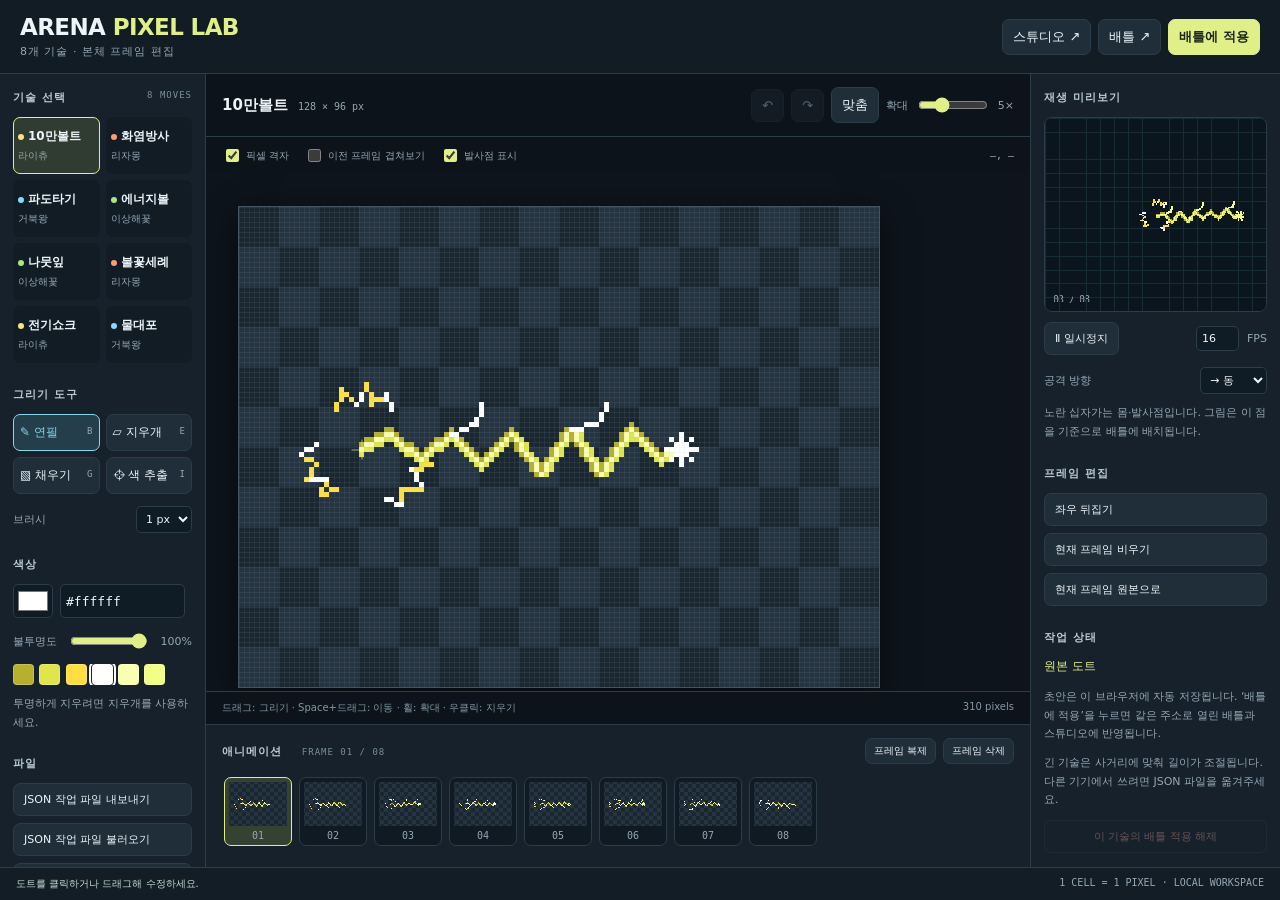
==== pixel-editor.html @ 09e757a5 "Add editable pixel animation canvas with live battle integration" ====
<!DOCTYPE html>
<html lang="ko"><head><meta charset="utf-8"><meta name="viewport" content="width=device-width,initial-scale=1"><title>ARENA · 도트 작업실</title>
<link rel="stylesheet" href="./pixel-editor.css?v=49">
</head><body>
<header><div class="brand">ARENA <span>PIXEL LAB</span><small>8개 기술 · 본체 프레임 편집</small></div><nav><a href="./studio.html?rev=49" target="_blank" rel="noopener">스튜디오 ↗</a><a href="./index.html?rev=49" target="_blank" rel="noopener">배틀 ↗</a><button id="apply" class="primary">배틀에 적용</button></nav></header>
<main>
<aside class="left"><section><h2>기술 선택 <span>8 MOVES</span></h2><div id="moves"></div></section>
<section><h2>그리기 도구</h2><div id="tools" class="toolgrid"><button data-tool="pencil" class="selected" aria-pressed="true">✎ 연필 <kbd>B</kbd></button><button data-tool="eraser" aria-pressed="false">▱ 지우개 <kbd>E</kbd></button><button data-tool="fill" aria-pressed="false">▧ 채우기 <kbd>G</kbd></button><button data-tool="picker" aria-pressed="false">⌖ 색 추출 <kbd>I</kbd></button></div><label>브러시 <select id="brush"><option value="1">1 px</option><option value="2">2 px</option><option value="3">3 px</option><option value="5">5 px</option></select></label></section>
<section><h2>색상</h2><div class="colorline"><input id="color" type="color" value="#ffffff" aria-label="그리기 색상"><input id="hex" value="#ffffff" maxlength="9" aria-label="색상 HEX 코드" spellcheck="false"></div><label>불투명도 <input id="alpha" type="range" min="1" max="100" value="100"><output id="alphaValue">100%</output></label><div id="palette" aria-label="프레임 팔레트"></div><p class="hint">투명하게 지우려면 지우개를 사용하세요.</p></section>
<section><h2>파일</h2><div class="stack"><button id="exportJson">JSON 작업 파일 내보내기</button><button id="importJson">JSON 작업 파일 불러오기</button><button id="exportPng">PNG 스프라이트 시트</button><input id="file" type="file" accept="application/json,.json" hidden></div></section></aside>
<section class="workspace"><div class="canvasbar"><div><strong id="moveTitle">10만볼트</strong><span id="dimensions">128 × 96 px</span></div><div class="row"><button id="undo" title="Ctrl+Z" aria-label="실행 취소">↶</button><button id="redo" title="Ctrl+Shift+Z" aria-label="다시 실행">↷</button><button id="fit" title="캔버스 전체 보기">맞춤</button><label class="compact">확대 <input id="zoom" type="range" min="2" max="12" value="5"><output id="zoomValue">5×</output></label></div></div>
<div class="viewoptions"><label><input id="grid" type="checkbox" checked> 픽셀 격자</label><label><input id="onion" type="checkbox"> 이전 프레임 겹쳐보기</label><label><input id="origin" type="checkbox" checked> 발사점 표시</label><span id="coords">—, —</span></div>
<div id="viewport"><canvas id="board" width="640" height="480" aria-label="도트 편집 캔버스" tabindex="0"></canvas></div>
<div class="canvasfoot"><span>드래그: 그리기 · Space+드래그: 이동 · 휠: 확대 · 우클릭: 지우기</span><span id="pixelCount"></span></div>
<div class="timeline"><div class="timelinebar"><h2>애니메이션 <span id="frameLabel">FRAME 01 / 08</span></h2><div class="row"><button id="copyFrame">프레임 복제</button><button id="deleteFrame">프레임 삭제</button></div></div><div id="frames" aria-label="애니메이션 프레임"></div></div>
</section>
<aside class="right"><section><h2>재생 미리보기</h2><canvas id="preview" width="256" height="224" aria-label="기술 애니메이션 미리보기"></canvas><div class="row spread"><button id="play" aria-pressed="true">Ⅱ 일시정지</button><label><input id="fps" type="number" min="1" max="24" value="16"> FPS</label></div><label>공격 방향 <select id="direction"><option value="0">→ 동</option><option value="45">↘ 남동</option><option value="90">↓ 남</option><option value="135">↙ 남서</option><option value="180">← 서</option><option value="225">↖ 북서</option><option value="270">↑ 북</option><option value="315">↗ 북동</option></select></label><p class="hint">노란 십자가는 몸·발사점입니다. 그림은 이 점을 기준으로 배틀에 배치됩니다.</p></section>
<section><h2>프레임 편집</h2><div class="stack"><button id="mirror">좌우 뒤집기</button><button id="clear">현재 프레임 비우기</button><button id="restoreFrame">현재 프레임 원본으로</button></div></section>
<section><h2>작업 상태</h2><p id="saveState" class="saveState">원본 도트</p><p class="hint">초안은 이 브라우저에 자동 저장됩니다. ‘배틀에 적용’을 누르면 같은 주소로 열린 배틀과 스튜디오에 반영됩니다.</p><p class="hint">긴 기술은 사거리에 맞춰 길이가 조절됩니다. 다른 기기에서 쓰려면 JSON 파일을 옮겨주세요.</p><button id="resetApplied" class="danger">이 기술의 배틀 적용 해제</button></section></aside>
</main><footer><span id="status" role="status" aria-live="polite">도트를 준비하고 있습니다…</span><span>1 CELL = 1 PIXEL · LOCAL WORKSPACE</span></footer>
<script src="./pixel-art.js?v=49"></script><script src="./combat-fx.js?v=49"></script><script src="./pixel-editor.js?v=49"></script>
</body></html>
---- pixel-editor.css ----
:root{color-scheme:dark;--bg:#10171e;--panel:#17212b;--line:#2c3c48;--muted:#94a7b5;--ink:#edf5fa;--accent:#e1ef88;--blue:#88d7ed}*{box-sizing:border-box}body{margin:0;background:var(--bg);color:var(--ink);font:13px system-ui,'Noto Sans KR',sans-serif;height:100dvh;display:flex;flex-direction:column;overflow:hidden}button,a,input,select{font:inherit}button,a{color:inherit}button,nav a{border:1px solid var(--line);background:#202e39;border-radius:7px;padding:8px 10px;cursor:pointer;text-decoration:none;transition:background .15s}button:hover,nav a:hover{background:#304352}button:disabled{opacity:.35;cursor:default}button:focus-visible,a:focus-visible,input:focus-visible,select:focus-visible,canvas:focus-visible{outline:2px solid var(--blue);outline-offset:2px}header{padding:14px 20px;border-bottom:1px solid var(--line);display:flex;align-items:center;justify-content:space-between;gap:12px;background:#121c24}.brand{font-weight:900;font-size:23px;letter-spacing:-.6px}.brand span{color:var(--accent)}.brand small{display:block;font-size:11px;font-weight:500;color:var(--muted);letter-spacing:1px;margin-top:4px}nav,.row{display:flex;gap:7px;align-items:center}.primary{background:var(--accent);color:#1b261d;font-weight:800;border-color:var(--accent)}.primary:hover{background:#f1ffad}main{flex:1;min-height:0;display:grid;grid-template-columns:206px minmax(350px,1fr) 250px}aside{padding:16px 13px;overflow:auto;background:var(--panel)}.left{border-right:1px solid var(--line)}.right{border-left:1px solid var(--line)}section section,aside section{margin-bottom:24px}h2{font-size:11px;letter-spacing:1px;margin:0 0 12px;text-transform:uppercase;color:#bacbd6}h2 span{float:right;font:9px ui-monospace,monospace;color:#788e9c}#moves{display:grid;grid-template-columns:1fr 1fr;gap:6px}.move{padding:10px 4px;text-align:left;border-color:transparent;background:#111c25}.move strong{display:block;font-size:12px}.move small{display:block;color:var(--muted);font-size:10px;margin-top:4px}.move.selected{border-color:var(--accent);background:#303c31}.move .dot{display:inline-block;width:6px;height:6px;border-radius:50%;margin-right:4px;background:var(--blue)}.toolgrid{display:grid;grid-template-columns:1fr 1fr;gap:6px}.toolgrid button{font-size:12px;text-align:left;padding:9px 6px}.toolgrid button.selected{border-color:var(--blue);color:var(--blue);background:#243e4b}kbd{float:right;font-size:9px;color:var(--muted);margin-top:2px}label{display:flex;align-items:center;justify-content:space-between;gap:8px;margin-top:12px;color:var(--muted);font-size:11px}input,select{background:#101c25;color:var(--ink);border:1px solid var(--line);border-radius:5px;padding:5px;min-width:0}input[type=range]{padding:0;accent-color:var(--accent);min-width:40px}input[type=checkbox]{accent-color:var(--accent)}.colorline{display:flex;gap:7px}.colorline input[type=color]{width:40px;height:34px;padding:2px}.colorline input[type=text],#hex{width:125px;font-family:ui-monospace,monospace}#alpha{width:78px}#palette{display:grid;grid-template-columns:repeat(7,1fr);gap:5px;margin-top:12px;max-height:135px;overflow:auto}.swatch{padding:0;width:21px;height:21px;border:1px solid #ffffff33;border-radius:4px}.swatch.selected{outline:2px solid white;outline-offset:1px}.hint{font-size:11px;line-height:1.7;color:var(--muted);margin:10px 0}.stack{display:grid;gap:7px}.stack button{text-align:left;font-size:11px}.workspace{min-width:0;min-height:0;display:flex;flex-direction:column;background:#0c131a}.canvasbar{display:flex;justify-content:space-between;align-items:center;gap:10px;padding:13px 16px;border-bottom:1px solid var(--line)}#moveTitle{font-size:15px}#dimensions{font:10px ui-monospace,monospace;color:var(--muted);margin-left:10px}.compact{margin:0;white-space:nowrap}#zoom{width:70px}.viewoptions{display:flex;gap:15px;align-items:center;padding:9px 16px;min-height:35px}.viewoptions label{margin:0;gap:4px;font-size:10px}#coords{margin-left:auto;font:10px ui-monospace,monospace;color:var(--muted)}#viewport{flex:1;min-height:180px;overflow:auto;position:relative;padding:32px;overscroll-behavior:contain;background:#0d141c}#board{display:block;image-rendering:pixelated;cursor:crosshair;touch-action:none;box-shadow:0 8px 30px #0008;border:1px solid #435563}.canvasfoot{padding:9px 16px;display:flex;justify-content:space-between;gap:8px;color:#8398a6;font-size:10px;border-top:1px solid var(--line)}.timeline{padding:13px 16px;background:#17212b;border-top:1px solid var(--line)}.timelinebar{display:flex;justify-content:space-between;align-items:center;gap:10px;margin-bottom:10px}.timelinebar h2{margin:0}.timelinebar h2 span{float:none;margin-left:15px}.timelinebar button{font-size:10px;padding:5px 8px}#frames{display:flex;gap:7px;overflow-x:auto;padding:3px 2px 8px}.frame{flex:0 0 68px;padding:4px;background:#101a23}.frame.selected{border-color:var(--accent);background:#354232}.frame canvas{width:58px;height:44px;display:block;image-rendering:pixelated;background:repeating-conic-gradient(#253440 0% 25%,#1b2730 0% 50%) 50%/8px 8px}.frame small{display:block;font:10px ui-monospace,monospace;text-align:center;margin-top:4px;color:var(--muted)}#preview{width:100%;height:auto;background:#0b151e;border:1px solid var(--line);border-radius:8px;image-rendering:pixelated}#fps{width:43px}.spread{justify-content:space-between;margin-top:7px}.spread label{margin:0}.spread button{font-size:11px}.saveState{color:var(--accent);font-size:12px;line-height:1.6}.danger{color:#f5aaa0;font-size:11px;background:transparent;width:100%}footer{display:flex;justify-content:space-between;gap:16px;padding:9px 16px;border-top:1px solid var(--line);background:#131d26;font-size:10px;color:var(--muted)}#status{color:#c6dfd5}footer span:last-child{font-family:ui-monospace,monospace;white-space:nowrap}@media(max-width:1050px){main{grid-template-columns:175px minmax(320px,1fr) 205px}.canvasbar{flex-wrap:wrap}aside{padding:12px 10px}#hex{width:115px}.viewoptions{gap:6px}.viewoptions label{font-size:9px}.canvasfoot span:first-child{max-width:75%}}@media(max-width:760px){body{height:auto;min-height:100dvh;overflow:auto}header{position:sticky;top:0;z-index:3;padding:10px}.brand{font-size:17px}.brand small{display:none}nav{gap:4px}nav a,nav button{font-size:11px;padding:7px}main{display:flex;flex-wrap:wrap}.left{width:100%;display:grid;grid-template-columns:1fr 1fr;gap:14px;padding:12px}.left section{margin:0}.workspace{width:100%;height:650px}.right{width:100%;display:grid;grid-template-columns:1fr 1fr;gap:16px}.right section{margin:0}.right section:last-child{grid-column:1/-1}#preview{max-width:240px}footer{position:sticky;bottom:0}footer span:last-child{display:none}}
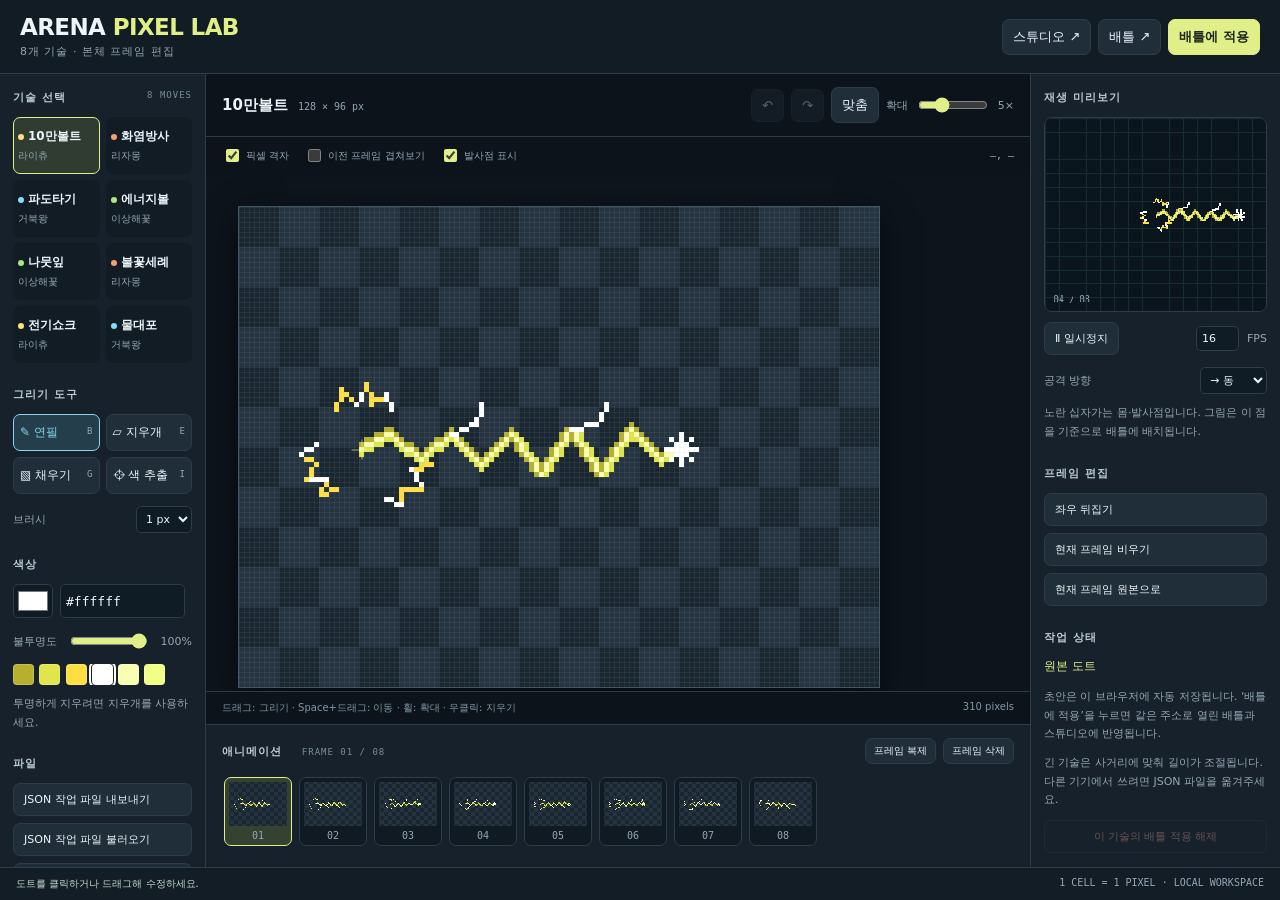
==== commit 8bf1987a: "Finish three basic move animations from user pixel drafts" ====
--- a/pixel-editor.html
+++ b/pixel-editor.html
@@ -2,7 +2,7 @@
 <html lang="ko"><head><meta charset="utf-8"><meta name="viewport" content="width=device-width,initial-scale=1"><title>ARENA · 도트 작업실</title>
 <link rel="stylesheet" href="./pixel-editor.css?v=49">
 </head><body>
-<header><div class="brand">ARENA <span>PIXEL LAB</span><small>8개 기술 · 본체 프레임 편집</small></div><nav><a href="./studio.html?rev=49" target="_blank" rel="noopener">스튜디오 ↗</a><a href="./index.html?rev=49" target="_blank" rel="noopener">배틀 ↗</a><button id="apply" class="primary">배틀에 적용</button></nav></header>
+<header><div class="brand">ARENA <span>PIXEL LAB</span><small>8개 기술 · 본체 프레임 편집</small></div><nav><a href="./studio.html?rev=50" target="_blank" rel="noopener">스튜디오 ↗</a><a href="./index.html?rev=50" target="_blank" rel="noopener">배틀 ↗</a><button id="apply" class="primary">배틀에 적용</button></nav></header>
 <main>
 <aside class="left"><section><h2>기술 선택 <span>8 MOVES</span></h2><div id="moves"></div></section>
 <section><h2>그리기 도구</h2><div id="tools" class="toolgrid"><button data-tool="pencil" class="selected" aria-pressed="true">✎ 연필 <kbd>B</kbd></button><button data-tool="eraser" aria-pressed="false">▱ 지우개 <kbd>E</kbd></button><button data-tool="fill" aria-pressed="false">▧ 채우기 <kbd>G</kbd></button><button data-tool="picker" aria-pressed="false">⌖ 색 추출 <kbd>I</kbd></button></div><label>브러시 <select id="brush"><option value="1">1 px</option><option value="2">2 px</option><option value="3">3 px</option><option value="5">5 px</option></select></label></section>
@@ -18,5 +18,5 @@
 <section><h2>프레임 편집</h2><div class="stack"><button id="mirror">좌우 뒤집기</button><button id="clear">현재 프레임 비우기</button><button id="restoreFrame">현재 프레임 원본으로</button></div></section>
 <section><h2>작업 상태</h2><p id="saveState" class="saveState">원본 도트</p><p class="hint">초안은 이 브라우저에 자동 저장됩니다. ‘배틀에 적용’을 누르면 같은 주소로 열린 배틀과 스튜디오에 반영됩니다.</p><p class="hint">긴 기술은 사거리에 맞춰 길이가 조절됩니다. 다른 기기에서 쓰려면 JSON 파일을 옮겨주세요.</p><button id="resetApplied" class="danger">이 기술의 배틀 적용 해제</button></section></aside>
 </main><footer><span id="status" role="status" aria-live="polite">도트를 준비하고 있습니다…</span><span>1 CELL = 1 PIXEL · LOCAL WORKSPACE</span></footer>
-<script src="./pixel-art.js?v=49"></script><script src="./combat-fx.js?v=49"></script><script src="./pixel-editor.js?v=49"></script>
+<script src="./pixel-presets.js?v=50"></script><script src="./pixel-art.js?v=50"></script><script src="./combat-fx.js?v=49"></script><script src="./pixel-editor.js?v=49"></script>
 </body></html>
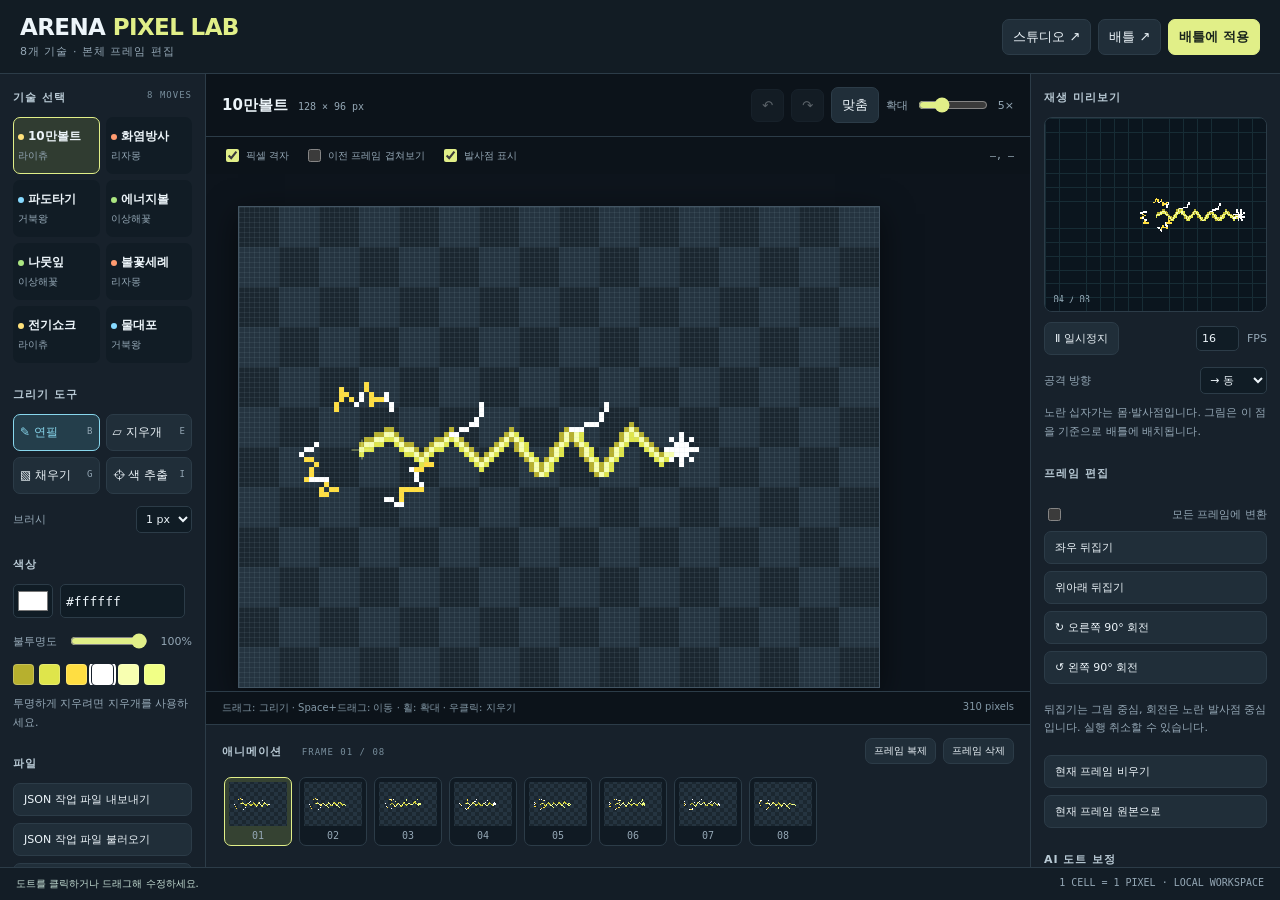
==== commit eec7c03d: "Add pixel transforms and local AI correction API with review preview" ====
--- a/pixel-editor.html
+++ b/pixel-editor.html
@@ -1,6 +1,6 @@
 <!DOCTYPE html>
 <html lang="ko"><head><meta charset="utf-8"><meta name="viewport" content="width=device-width,initial-scale=1"><title>ARENA · 도트 작업실</title>
-<link rel="stylesheet" href="./pixel-editor.css?v=49">
+<link rel="stylesheet" href="./pixel-editor.css?v=51">
 </head><body>
 <header><div class="brand">ARENA <span>PIXEL LAB</span><small>8개 기술 · 본체 프레임 편집</small></div><nav><a href="./studio.html?rev=50" target="_blank" rel="noopener">스튜디오 ↗</a><a href="./index.html?rev=50" target="_blank" rel="noopener">배틀 ↗</a><button id="apply" class="primary">배틀에 적용</button></nav></header>
 <main>
@@ -15,8 +15,8 @@
 <div class="timeline"><div class="timelinebar"><h2>애니메이션 <span id="frameLabel">FRAME 01 / 08</span></h2><div class="row"><button id="copyFrame">프레임 복제</button><button id="deleteFrame">프레임 삭제</button></div></div><div id="frames" aria-label="애니메이션 프레임"></div></div>
 </section>
 <aside class="right"><section><h2>재생 미리보기</h2><canvas id="preview" width="256" height="224" aria-label="기술 애니메이션 미리보기"></canvas><div class="row spread"><button id="play" aria-pressed="true">Ⅱ 일시정지</button><label><input id="fps" type="number" min="1" max="24" value="16"> FPS</label></div><label>공격 방향 <select id="direction"><option value="0">→ 동</option><option value="45">↘ 남동</option><option value="90">↓ 남</option><option value="135">↙ 남서</option><option value="180">← 서</option><option value="225">↖ 북서</option><option value="270">↑ 북</option><option value="315">↗ 북동</option></select></label><p class="hint">노란 십자가는 몸·발사점입니다. 그림은 이 점을 기준으로 배틀에 배치됩니다.</p></section>
-<section><h2>프레임 편집</h2><div class="stack"><button id="mirror">좌우 뒤집기</button><button id="clear">현재 프레임 비우기</button><button id="restoreFrame">현재 프레임 원본으로</button></div></section>
-<section><h2>작업 상태</h2><p id="saveState" class="saveState">원본 도트</p><p class="hint">초안은 이 브라우저에 자동 저장됩니다. ‘배틀에 적용’을 누르면 같은 주소로 열린 배틀과 스튜디오에 반영됩니다.</p><p class="hint">긴 기술은 사거리에 맞춰 길이가 조절됩니다. 다른 기기에서 쓰려면 JSON 파일을 옮겨주세요.</p><button id="resetApplied" class="danger">이 기술의 배틀 적용 해제</button></section></aside>
-</main><footer><span id="status" role="status" aria-live="polite">도트를 준비하고 있습니다…</span><span>1 CELL = 1 PIXEL · LOCAL WORKSPACE</span></footer>
-<script src="./pixel-presets.js?v=50"></script><script src="./pixel-art.js?v=50"></script><script src="./combat-fx.js?v=49"></script><script src="./pixel-editor.js?v=49"></script>
+<section><h2>프레임 편집</h2><div class="stack"><label><input id="transformAll" type="checkbox"> 모든 프레임에 변환</label><button id="mirror">좌우 뒤집기</button><button id="flipVertical">위아래 뒤집기</button><button id="rotateCW">↻ 오른쪽 90° 회전</button><button id="rotateCCW">↺ 왼쪽 90° 회전</button><p class="hint">뒤집기는 그림 중심, 회전은 노란 발사점 중심입니다. 실행 취소할 수 있습니다.</p><button id="clear">현재 프레임 비우기</button><button id="restoreFrame">현재 프레임 원본으로</button></div></section>
+<section><h2>AI 도트 보정</h2><p id="aiStatus" class="hint">API 연결 확인 중…</p><label for="aiPrompt">보정 요청</label><textarea id="aiPrompt" rows="3" maxlength="1000" placeholder="예: 크기와 색을 유지하고 불꽃 끝을 자연스럽게"></textarea><p class="hint">현재 프레임과 이웃 프레임의 도트·요청을 OpenAI로 보냅니다. API 사용료가 발생하며, 결과는 비교 후 선택 적용합니다.</p><button id="aiRequest" disabled>현재 프레임 AI 보정</button><button id="aiRefresh">API 연결 다시 확인</button><details><summary>API 연결 방법</summary><p class="hint">로컬 서버에 OPENAI_API_KEY를 설정한 뒤 python server.py로 실행하세요. 자세한 설정은 README의 AI 보정 항목을 참고하세요. 키를 채팅이나 이 입력창에 넣지 마세요.</p></details></section><section><h2>작업 상태</h2><p id="saveState" class="saveState">원본 도트</p><p class="hint">초안은 이 브라우저에 자동 저장됩니다. ‘배틀에 적용’을 누르면 같은 주소로 열린 배틀과 스튜디오에 반영됩니다.</p><p class="hint">긴 기술은 사거리에 맞춰 길이가 조절됩니다. 다른 기기에서 쓰려면 JSON 파일을 옮겨주세요.</p><button id="resetApplied" class="danger">이 기술의 배틀 적용 해제</button></section></aside>
+</main><dialog id="aiDialog"><h2>AI 보정 비교 · 현재 프레임</h2><p id="aiResult"></p><div class="aiCompare"><figure><figcaption>원본</figcaption><canvas id="aiBefore" width="384" height="288"></canvas></figure><figure><figcaption>보정안</figcaption><canvas id="aiAfter" width="384" height="288"></canvas></figure></div><div class="row"><button id="aiAccept" class="primary">보정안 적용</button><button id="aiDiscard">원본 유지</button></div><p class="hint">초안에만 적용합니다. 실제 배틀에는 상단 ‘배틀에 적용’을 눌러 반영하세요.</p></dialog><footer><span id="status" role="status" aria-live="polite">도트를 준비하고 있습니다…</span><span>1 CELL = 1 PIXEL · LOCAL WORKSPACE</span></footer>
+<script src="./pixel-presets.js?v=50"></script><script src="./pixel-art.js?v=50"></script><script src="./combat-fx.js?v=49"></script><script src="./pixel-transform.js?v=51"></script><script src="./pixel-editor.js?v=51"></script>
 </body></html>
--- a/pixel-editor.css
+++ b/pixel-editor.css
@@ -1 +1,6 @@
 :root{color-scheme:dark;--bg:#10171e;--panel:#17212b;--line:#2c3c48;--muted:#94a7b5;--ink:#edf5fa;--accent:#e1ef88;--blue:#88d7ed}*{box-sizing:border-box}body{margin:0;background:var(--bg);color:var(--ink);font:13px system-ui,'Noto Sans KR',sans-serif;height:100dvh;display:flex;flex-direction:column;overflow:hidden}button,a,input,select{font:inherit}button,a{color:inherit}button,nav a{border:1px solid var(--line);background:#202e39;border-radius:7px;padding:8px 10px;cursor:pointer;text-decoration:none;transition:background .15s}button:hover,nav a:hover{background:#304352}button:disabled{opacity:.35;cursor:default}button:focus-visible,a:focus-visible,input:focus-visible,select:focus-visible,canvas:focus-visible{outline:2px solid var(--blue);outline-offset:2px}header{padding:14px 20px;border-bottom:1px solid var(--line);display:flex;align-items:center;justify-content:space-between;gap:12px;background:#121c24}.brand{font-weight:900;font-size:23px;letter-spacing:-.6px}.brand span{color:var(--accent)}.brand small{display:block;font-size:11px;font-weight:500;color:var(--muted);letter-spacing:1px;margin-top:4px}nav,.row{display:flex;gap:7px;align-items:center}.primary{background:var(--accent);color:#1b261d;font-weight:800;border-color:var(--accent)}.primary:hover{background:#f1ffad}main{flex:1;min-height:0;display:grid;grid-template-columns:206px minmax(350px,1fr) 250px}aside{padding:16px 13px;overflow:auto;background:var(--panel)}.left{border-right:1px solid var(--line)}.right{border-left:1px solid var(--line)}section section,aside section{margin-bottom:24px}h2{font-size:11px;letter-spacing:1px;margin:0 0 12px;text-transform:uppercase;color:#bacbd6}h2 span{float:right;font:9px ui-monospace,monospace;color:#788e9c}#moves{display:grid;grid-template-columns:1fr 1fr;gap:6px}.move{padding:10px 4px;text-align:left;border-color:transparent;background:#111c25}.move strong{display:block;font-size:12px}.move small{display:block;color:var(--muted);font-size:10px;margin-top:4px}.move.selected{border-color:var(--accent);background:#303c31}.move .dot{display:inline-block;width:6px;height:6px;border-radius:50%;margin-right:4px;background:var(--blue)}.toolgrid{display:grid;grid-template-columns:1fr 1fr;gap:6px}.toolgrid button{font-size:12px;text-align:left;padding:9px 6px}.toolgrid button.selected{border-color:var(--blue);color:var(--blue);background:#243e4b}kbd{float:right;font-size:9px;color:var(--muted);margin-top:2px}label{display:flex;align-items:center;justify-content:space-between;gap:8px;margin-top:12px;color:var(--muted);font-size:11px}input,select{background:#101c25;color:var(--ink);border:1px solid var(--line);border-radius:5px;padding:5px;min-width:0}input[type=range]{padding:0;accent-color:var(--accent);min-width:40px}input[type=checkbox]{accent-color:var(--accent)}.colorline{display:flex;gap:7px}.colorline input[type=color]{width:40px;height:34px;padding:2px}.colorline input[type=text],#hex{width:125px;font-family:ui-monospace,monospace}#alpha{width:78px}#palette{display:grid;grid-template-columns:repeat(7,1fr);gap:5px;margin-top:12px;max-height:135px;overflow:auto}.swatch{padding:0;width:21px;height:21px;border:1px solid #ffffff33;border-radius:4px}.swatch.selected{outline:2px solid white;outline-offset:1px}.hint{font-size:11px;line-height:1.7;color:var(--muted);margin:10px 0}.stack{display:grid;gap:7px}.stack button{text-align:left;font-size:11px}.workspace{min-width:0;min-height:0;display:flex;flex-direction:column;background:#0c131a}.canvasbar{display:flex;justify-content:space-between;align-items:center;gap:10px;padding:13px 16px;border-bottom:1px solid var(--line)}#moveTitle{font-size:15px}#dimensions{font:10px ui-monospace,monospace;color:var(--muted);margin-left:10px}.compact{margin:0;white-space:nowrap}#zoom{width:70px}.viewoptions{display:flex;gap:15px;align-items:center;padding:9px 16px;min-height:35px}.viewoptions label{margin:0;gap:4px;font-size:10px}#coords{margin-left:auto;font:10px ui-monospace,monospace;color:var(--muted)}#viewport{flex:1;min-height:180px;overflow:auto;position:relative;padding:32px;overscroll-behavior:contain;background:#0d141c}#board{display:block;image-rendering:pixelated;cursor:crosshair;touch-action:none;box-shadow:0 8px 30px #0008;border:1px solid #435563}.canvasfoot{padding:9px 16px;display:flex;justify-content:space-between;gap:8px;color:#8398a6;font-size:10px;border-top:1px solid var(--line)}.timeline{padding:13px 16px;background:#17212b;border-top:1px solid var(--line)}.timelinebar{display:flex;justify-content:space-between;align-items:center;gap:10px;margin-bottom:10px}.timelinebar h2{margin:0}.timelinebar h2 span{float:none;margin-left:15px}.timelinebar button{font-size:10px;padding:5px 8px}#frames{display:flex;gap:7px;overflow-x:auto;padding:3px 2px 8px}.frame{flex:0 0 68px;padding:4px;background:#101a23}.frame.selected{border-color:var(--accent);background:#354232}.frame canvas{width:58px;height:44px;display:block;image-rendering:pixelated;background:repeating-conic-gradient(#253440 0% 25%,#1b2730 0% 50%) 50%/8px 8px}.frame small{display:block;font:10px ui-monospace,monospace;text-align:center;margin-top:4px;color:var(--muted)}#preview{width:100%;height:auto;background:#0b151e;border:1px solid var(--line);border-radius:8px;image-rendering:pixelated}#fps{width:43px}.spread{justify-content:space-between;margin-top:7px}.spread label{margin:0}.spread button{font-size:11px}.saveState{color:var(--accent);font-size:12px;line-height:1.6}.danger{color:#f5aaa0;font-size:11px;background:transparent;width:100%}footer{display:flex;justify-content:space-between;gap:16px;padding:9px 16px;border-top:1px solid var(--line);background:#131d26;font-size:10px;color:var(--muted)}#status{color:#c6dfd5}footer span:last-child{font-family:ui-monospace,monospace;white-space:nowrap}@media(max-width:1050px){main{grid-template-columns:175px minmax(320px,1fr) 205px}.canvasbar{flex-wrap:wrap}aside{padding:12px 10px}#hex{width:115px}.viewoptions{gap:6px}.viewoptions label{font-size:9px}.canvasfoot span:first-child{max-width:75%}}@media(max-width:760px){body{height:auto;min-height:100dvh;overflow:auto}header{position:sticky;top:0;z-index:3;padding:10px}.brand{font-size:17px}.brand small{display:none}nav{gap:4px}nav a,nav button{font-size:11px;padding:7px}main{display:flex;flex-wrap:wrap}.left{width:100%;display:grid;grid-template-columns:1fr 1fr;gap:14px;padding:12px}.left section{margin:0}.workspace{width:100%;height:650px}.right{width:100%;display:grid;grid-template-columns:1fr 1fr;gap:16px}.right section{margin:0}.right section:last-child{grid-column:1/-1}#preview{max-width:240px}footer{position:sticky;bottom:0}footer span:last-child{display:none}}
+textarea{width:100%;box-sizing:border-box;background:#0b151e;color:#dce8ee;border:1px solid #425563;border-radius:6px;padding:8px;resize:vertical;font:inherit}
+details{margin-top:12px}summary{cursor:pointer;font-size:12px}
+dialog{max-width:880px;width:90vw;background:#101e28;color:#dce8ee;border:1px solid #64798a;border-radius:12px;padding:24px}
+dialog::backdrop{background:#000a}.aiCompare{display:flex;gap:16px}.aiCompare figure{margin:0;flex:1;min-width:0}.aiCompare canvas{width:100%;image-rendering:pixelated}.aiCompare figcaption{padding:8px 0}dialog .row{margin-top:16px}
+@media(max-width:600px){.aiCompare{flex-direction:column}dialog{max-height:85vh;overflow:auto}}
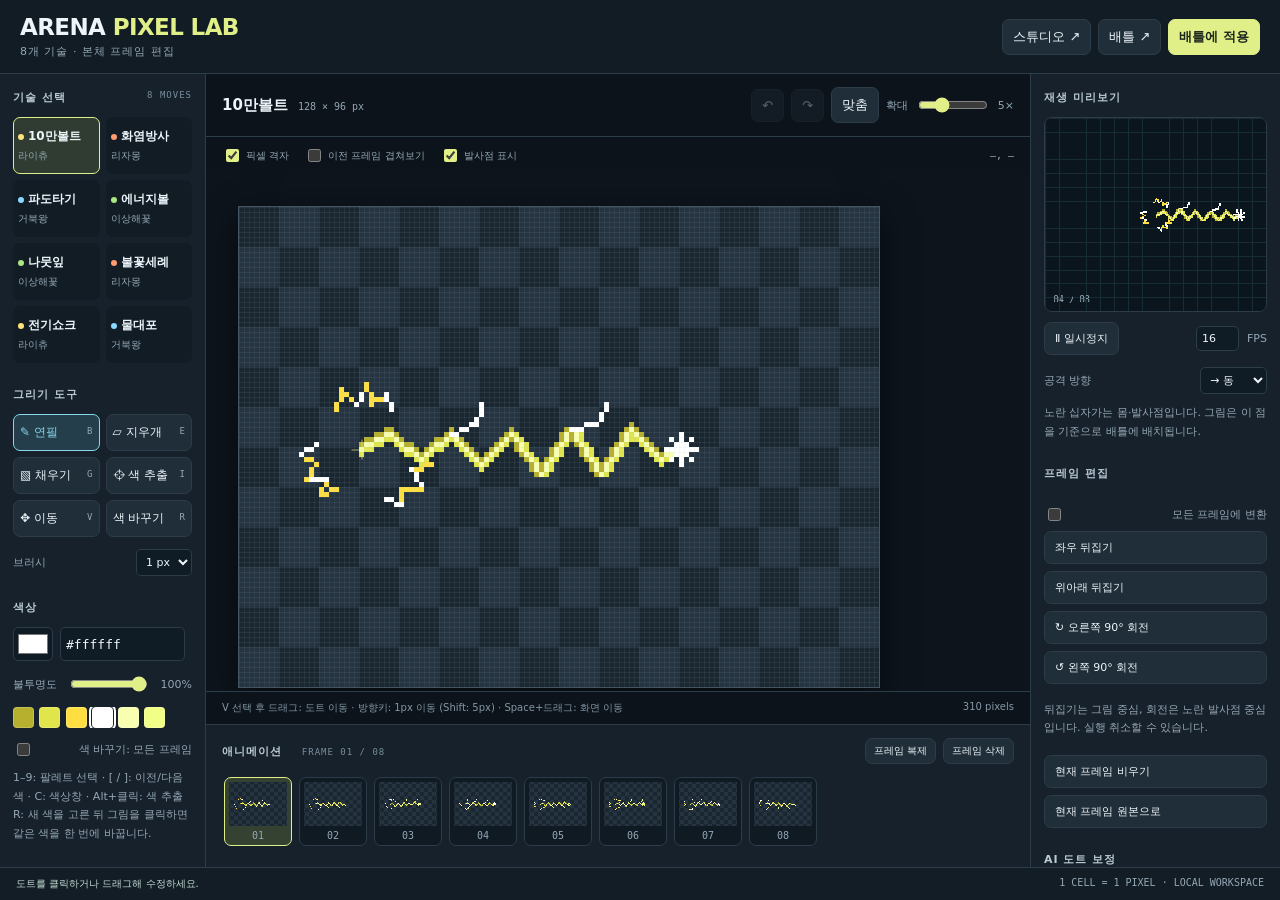
==== commit 3e84dc8a: "Add pixel dragging, nudging and quick color replacement tools" ====
--- a/pixel-editor.html
+++ b/pixel-editor.html
@@ -5,18 +5,18 @@
 <header><div class="brand">ARENA <span>PIXEL LAB</span><small>8개 기술 · 본체 프레임 편집</small></div><nav><a href="./studio.html?rev=50" target="_blank" rel="noopener">스튜디오 ↗</a><a href="./index.html?rev=50" target="_blank" rel="noopener">배틀 ↗</a><button id="apply" class="primary">배틀에 적용</button></nav></header>
 <main>
 <aside class="left"><section><h2>기술 선택 <span>8 MOVES</span></h2><div id="moves"></div></section>
-<section><h2>그리기 도구</h2><div id="tools" class="toolgrid"><button data-tool="pencil" class="selected" aria-pressed="true">✎ 연필 <kbd>B</kbd></button><button data-tool="eraser" aria-pressed="false">▱ 지우개 <kbd>E</kbd></button><button data-tool="fill" aria-pressed="false">▧ 채우기 <kbd>G</kbd></button><button data-tool="picker" aria-pressed="false">⌖ 색 추출 <kbd>I</kbd></button></div><label>브러시 <select id="brush"><option value="1">1 px</option><option value="2">2 px</option><option value="3">3 px</option><option value="5">5 px</option></select></label></section>
-<section><h2>색상</h2><div class="colorline"><input id="color" type="color" value="#ffffff" aria-label="그리기 색상"><input id="hex" value="#ffffff" maxlength="9" aria-label="색상 HEX 코드" spellcheck="false"></div><label>불투명도 <input id="alpha" type="range" min="1" max="100" value="100"><output id="alphaValue">100%</output></label><div id="palette" aria-label="프레임 팔레트"></div><p class="hint">투명하게 지우려면 지우개를 사용하세요.</p></section>
+<section><h2>그리기 도구</h2><div id="tools" class="toolgrid"><button data-tool="pencil" class="selected" aria-pressed="true">✎ 연필 <kbd>B</kbd></button><button data-tool="eraser" aria-pressed="false">▱ 지우개 <kbd>E</kbd></button><button data-tool="fill" aria-pressed="false">▧ 채우기 <kbd>G</kbd></button><button data-tool="picker" aria-pressed="false">⌖ 색 추출 <kbd>I</kbd></button><button data-tool="move" aria-pressed="false">✥ 이동 <kbd>V</kbd></button><button data-tool="replace" aria-pressed="false">색 바꾸기 <kbd>R</kbd></button></div><label>브러시 <select id="brush"><option value="1">1 px</option><option value="2">2 px</option><option value="3">3 px</option><option value="5">5 px</option></select></label></section>
+<section><h2>색상</h2><div class="colorline"><input id="color" type="color" value="#ffffff" aria-label="그리기 색상"><input id="hex" value="#ffffff" maxlength="9" aria-label="색상 HEX 코드" spellcheck="false"></div><label>불투명도 <input id="alpha" type="range" min="1" max="100" value="100"><output id="alphaValue">100%</output></label><div id="palette" aria-label="프레임 팔레트"></div><label><input id="colorAll" type="checkbox"> 색 바꾸기: 모든 프레임</label><p class="hint">1–9: 팔레트 선택 · [ / ]: 이전/다음 색 · C: 색상창 · Alt+클릭: 색 추출<br>R: 새 색을 고른 뒤 그림을 클릭하면 같은 색을 한 번에 바꿉니다.</p></section>
 <section><h2>파일</h2><div class="stack"><button id="exportJson">JSON 작업 파일 내보내기</button><button id="importJson">JSON 작업 파일 불러오기</button><button id="exportPng">PNG 스프라이트 시트</button><input id="file" type="file" accept="application/json,.json" hidden></div></section></aside>
 <section class="workspace"><div class="canvasbar"><div><strong id="moveTitle">10만볼트</strong><span id="dimensions">128 × 96 px</span></div><div class="row"><button id="undo" title="Ctrl+Z" aria-label="실행 취소">↶</button><button id="redo" title="Ctrl+Shift+Z" aria-label="다시 실행">↷</button><button id="fit" title="캔버스 전체 보기">맞춤</button><label class="compact">확대 <input id="zoom" type="range" min="2" max="12" value="5"><output id="zoomValue">5×</output></label></div></div>
 <div class="viewoptions"><label><input id="grid" type="checkbox" checked> 픽셀 격자</label><label><input id="onion" type="checkbox"> 이전 프레임 겹쳐보기</label><label><input id="origin" type="checkbox" checked> 발사점 표시</label><span id="coords">—, —</span></div>
 <div id="viewport"><canvas id="board" width="640" height="480" aria-label="도트 편집 캔버스" tabindex="0"></canvas></div>
-<div class="canvasfoot"><span>드래그: 그리기 · Space+드래그: 이동 · 휠: 확대 · 우클릭: 지우기</span><span id="pixelCount"></span></div>
+<div class="canvasfoot"><span>V 선택 후 드래그: 도트 이동 · 방향키: 1px 이동 (Shift: 5px) · Space+드래그: 화면 이동</span><span id="pixelCount"></span></div>
 <div class="timeline"><div class="timelinebar"><h2>애니메이션 <span id="frameLabel">FRAME 01 / 08</span></h2><div class="row"><button id="copyFrame">프레임 복제</button><button id="deleteFrame">프레임 삭제</button></div></div><div id="frames" aria-label="애니메이션 프레임"></div></div>
 </section>
 <aside class="right"><section><h2>재생 미리보기</h2><canvas id="preview" width="256" height="224" aria-label="기술 애니메이션 미리보기"></canvas><div class="row spread"><button id="play" aria-pressed="true">Ⅱ 일시정지</button><label><input id="fps" type="number" min="1" max="24" value="16"> FPS</label></div><label>공격 방향 <select id="direction"><option value="0">→ 동</option><option value="45">↘ 남동</option><option value="90">↓ 남</option><option value="135">↙ 남서</option><option value="180">← 서</option><option value="225">↖ 북서</option><option value="270">↑ 북</option><option value="315">↗ 북동</option></select></label><p class="hint">노란 십자가는 몸·발사점입니다. 그림은 이 점을 기준으로 배틀에 배치됩니다.</p></section>
 <section><h2>프레임 편집</h2><div class="stack"><label><input id="transformAll" type="checkbox"> 모든 프레임에 변환</label><button id="mirror">좌우 뒤집기</button><button id="flipVertical">위아래 뒤집기</button><button id="rotateCW">↻ 오른쪽 90° 회전</button><button id="rotateCCW">↺ 왼쪽 90° 회전</button><p class="hint">뒤집기는 그림 중심, 회전은 노란 발사점 중심입니다. 실행 취소할 수 있습니다.</p><button id="clear">현재 프레임 비우기</button><button id="restoreFrame">현재 프레임 원본으로</button></div></section>
 <section><h2>AI 도트 보정</h2><p id="aiStatus" class="hint">API 연결 확인 중…</p><label for="aiPrompt">보정 요청</label><textarea id="aiPrompt" rows="3" maxlength="1000" placeholder="예: 크기와 색을 유지하고 불꽃 끝을 자연스럽게"></textarea><p class="hint">현재 프레임과 이웃 프레임의 도트·요청을 OpenAI로 보냅니다. API 사용료가 발생하며, 결과는 비교 후 선택 적용합니다.</p><button id="aiRequest" disabled>현재 프레임 AI 보정</button><button id="aiRefresh">API 연결 다시 확인</button><details><summary>API 연결 방법</summary><p class="hint">로컬 서버에 OPENAI_API_KEY를 설정한 뒤 python server.py로 실행하세요. 자세한 설정은 README의 AI 보정 항목을 참고하세요. 키를 채팅이나 이 입력창에 넣지 마세요.</p></details></section><section><h2>작업 상태</h2><p id="saveState" class="saveState">원본 도트</p><p class="hint">초안은 이 브라우저에 자동 저장됩니다. ‘배틀에 적용’을 누르면 같은 주소로 열린 배틀과 스튜디오에 반영됩니다.</p><p class="hint">긴 기술은 사거리에 맞춰 길이가 조절됩니다. 다른 기기에서 쓰려면 JSON 파일을 옮겨주세요.</p><button id="resetApplied" class="danger">이 기술의 배틀 적용 해제</button></section></aside>
 </main><dialog id="aiDialog"><h2>AI 보정 비교 · 현재 프레임</h2><p id="aiResult"></p><div class="aiCompare"><figure><figcaption>원본</figcaption><canvas id="aiBefore" width="384" height="288"></canvas></figure><figure><figcaption>보정안</figcaption><canvas id="aiAfter" width="384" height="288"></canvas></figure></div><div class="row"><button id="aiAccept" class="primary">보정안 적용</button><button id="aiDiscard">원본 유지</button></div><p class="hint">초안에만 적용합니다. 실제 배틀에는 상단 ‘배틀에 적용’을 눌러 반영하세요.</p></dialog><footer><span id="status" role="status" aria-live="polite">도트를 준비하고 있습니다…</span><span>1 CELL = 1 PIXEL · LOCAL WORKSPACE</span></footer>
-<script src="./pixel-presets.js?v=50"></script><script src="./pixel-art.js?v=50"></script><script src="./combat-fx.js?v=49"></script><script src="./pixel-transform.js?v=51"></script><script src="./pixel-editor.js?v=51"></script>
+<script src="./pixel-presets.js?v=50"></script><script src="./pixel-art.js?v=50"></script><script src="./combat-fx.js?v=49"></script><script src="./pixel-transform.js?v=51"></script><script src="./pixel-editor.js?v=52"></script>
 </body></html>
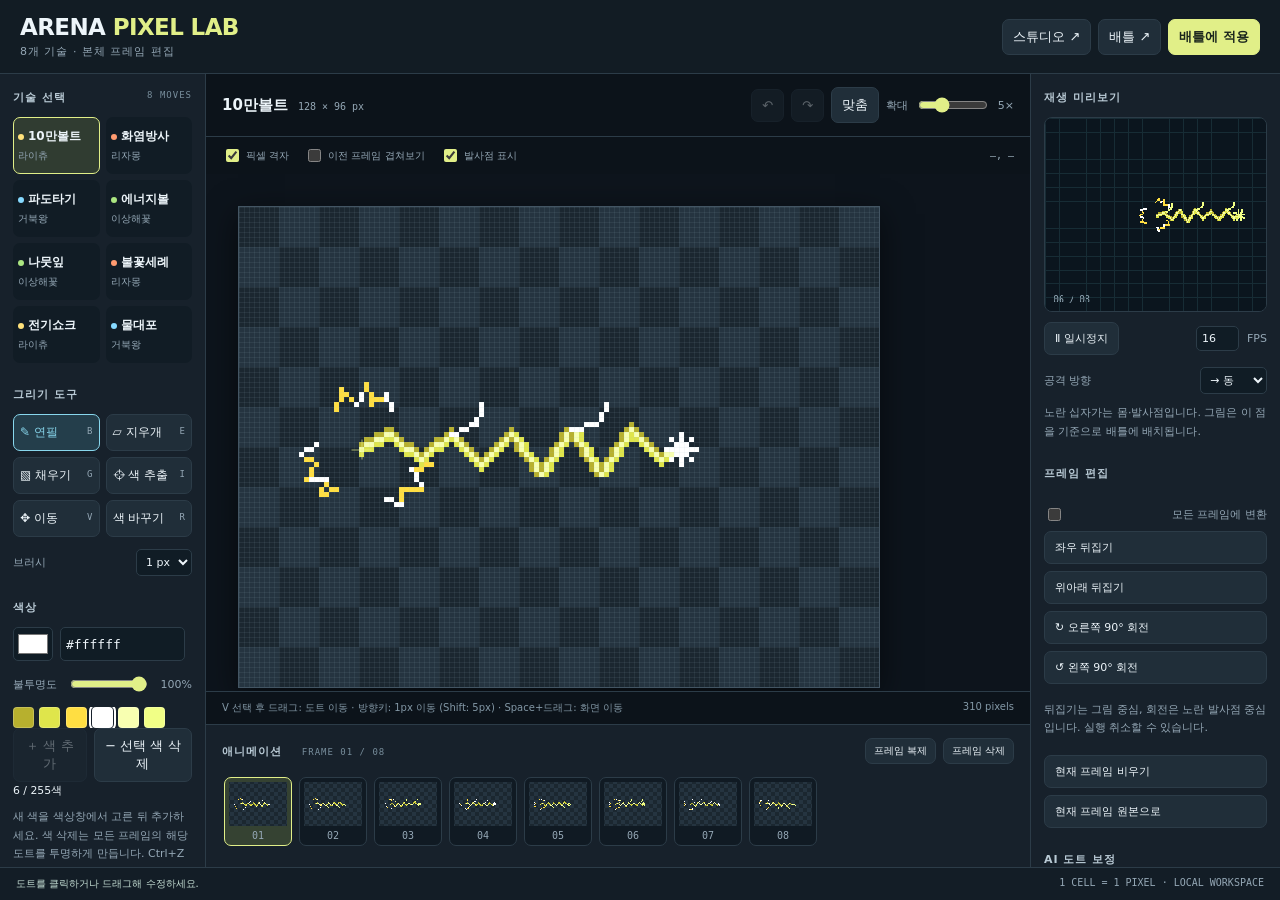
==== commit 68a01a67: "Add explicit palette color creation and undoable removal" ====
--- a/pixel-editor.html
+++ b/pixel-editor.html
@@ -6,7 +6,7 @@
 <main>
 <aside class="left"><section><h2>기술 선택 <span>8 MOVES</span></h2><div id="moves"></div></section>
 <section><h2>그리기 도구</h2><div id="tools" class="toolgrid"><button data-tool="pencil" class="selected" aria-pressed="true">✎ 연필 <kbd>B</kbd></button><button data-tool="eraser" aria-pressed="false">▱ 지우개 <kbd>E</kbd></button><button data-tool="fill" aria-pressed="false">▧ 채우기 <kbd>G</kbd></button><button data-tool="picker" aria-pressed="false">⌖ 색 추출 <kbd>I</kbd></button><button data-tool="move" aria-pressed="false">✥ 이동 <kbd>V</kbd></button><button data-tool="replace" aria-pressed="false">색 바꾸기 <kbd>R</kbd></button></div><label>브러시 <select id="brush"><option value="1">1 px</option><option value="2">2 px</option><option value="3">3 px</option><option value="5">5 px</option></select></label></section>
-<section><h2>색상</h2><div class="colorline"><input id="color" type="color" value="#ffffff" aria-label="그리기 색상"><input id="hex" value="#ffffff" maxlength="9" aria-label="색상 HEX 코드" spellcheck="false"></div><label>불투명도 <input id="alpha" type="range" min="1" max="100" value="100"><output id="alphaValue">100%</output></label><div id="palette" aria-label="프레임 팔레트"></div><label><input id="colorAll" type="checkbox"> 색 바꾸기: 모든 프레임</label><p class="hint">1–9: 팔레트 선택 · [ / ]: 이전/다음 색 · C: 색상창 · Alt+클릭: 색 추출<br>R: 새 색을 고른 뒤 그림을 클릭하면 같은 색을 한 번에 바꿉니다.</p></section>
+<section><h2>색상</h2><div class="colorline"><input id="color" type="color" value="#ffffff" aria-label="그리기 색상"><input id="hex" value="#ffffff" maxlength="9" aria-label="색상 HEX 코드" spellcheck="false"></div><label>불투명도 <input id="alpha" type="range" min="1" max="100" value="100"><output id="alphaValue">100%</output></label><div id="palette" aria-label="프레임 팔레트"></div><div class="row"><button id="addColor">＋ 색 추가</button><button id="deleteColor">− 선택 색 삭제</button></div><small id="paletteCount"></small><p class="hint">새 색을 색상창에서 고른 뒤 추가하세요. 색 삭제는 모든 프레임의 해당 도트를 투명하게 만듭니다. Ctrl+Z로 복원할 수 있습니다.</p><label><input id="colorAll" type="checkbox"> 색 바꾸기: 모든 프레임</label><p class="hint">1–9: 팔레트 선택 · [ / ]: 이전/다음 색 · C: 색상창 · Alt+클릭: 색 추출<br>R: 새 색을 고른 뒤 그림을 클릭하면 같은 색을 한 번에 바꿉니다.</p></section>
 <section><h2>파일</h2><div class="stack"><button id="exportJson">JSON 작업 파일 내보내기</button><button id="importJson">JSON 작업 파일 불러오기</button><button id="exportPng">PNG 스프라이트 시트</button><input id="file" type="file" accept="application/json,.json" hidden></div></section></aside>
 <section class="workspace"><div class="canvasbar"><div><strong id="moveTitle">10만볼트</strong><span id="dimensions">128 × 96 px</span></div><div class="row"><button id="undo" title="Ctrl+Z" aria-label="실행 취소">↶</button><button id="redo" title="Ctrl+Shift+Z" aria-label="다시 실행">↷</button><button id="fit" title="캔버스 전체 보기">맞춤</button><label class="compact">확대 <input id="zoom" type="range" min="2" max="12" value="5"><output id="zoomValue">5×</output></label></div></div>
 <div class="viewoptions"><label><input id="grid" type="checkbox" checked> 픽셀 격자</label><label><input id="onion" type="checkbox"> 이전 프레임 겹쳐보기</label><label><input id="origin" type="checkbox" checked> 발사점 표시</label><span id="coords">—, —</span></div>
@@ -18,5 +18,5 @@
 <section><h2>프레임 편집</h2><div class="stack"><label><input id="transformAll" type="checkbox"> 모든 프레임에 변환</label><button id="mirror">좌우 뒤집기</button><button id="flipVertical">위아래 뒤집기</button><button id="rotateCW">↻ 오른쪽 90° 회전</button><button id="rotateCCW">↺ 왼쪽 90° 회전</button><p class="hint">뒤집기는 그림 중심, 회전은 노란 발사점 중심입니다. 실행 취소할 수 있습니다.</p><button id="clear">현재 프레임 비우기</button><button id="restoreFrame">현재 프레임 원본으로</button></div></section>
 <section><h2>AI 도트 보정</h2><p id="aiStatus" class="hint">API 연결 확인 중…</p><label for="aiPrompt">보정 요청</label><textarea id="aiPrompt" rows="3" maxlength="1000" placeholder="예: 크기와 색을 유지하고 불꽃 끝을 자연스럽게"></textarea><p class="hint">현재 프레임과 이웃 프레임의 도트·요청을 OpenAI로 보냅니다. API 사용료가 발생하며, 결과는 비교 후 선택 적용합니다.</p><button id="aiRequest" disabled>현재 프레임 AI 보정</button><button id="aiRefresh">API 연결 다시 확인</button><details><summary>API 연결 방법</summary><p class="hint">로컬 서버에 OPENAI_API_KEY를 설정한 뒤 python server.py로 실행하세요. 자세한 설정은 README의 AI 보정 항목을 참고하세요. 키를 채팅이나 이 입력창에 넣지 마세요.</p></details></section><section><h2>작업 상태</h2><p id="saveState" class="saveState">원본 도트</p><p class="hint">초안은 이 브라우저에 자동 저장됩니다. ‘배틀에 적용’을 누르면 같은 주소로 열린 배틀과 스튜디오에 반영됩니다.</p><p class="hint">긴 기술은 사거리에 맞춰 길이가 조절됩니다. 다른 기기에서 쓰려면 JSON 파일을 옮겨주세요.</p><button id="resetApplied" class="danger">이 기술의 배틀 적용 해제</button></section></aside>
 </main><dialog id="aiDialog"><h2>AI 보정 비교 · 현재 프레임</h2><p id="aiResult"></p><div class="aiCompare"><figure><figcaption>원본</figcaption><canvas id="aiBefore" width="384" height="288"></canvas></figure><figure><figcaption>보정안</figcaption><canvas id="aiAfter" width="384" height="288"></canvas></figure></div><div class="row"><button id="aiAccept" class="primary">보정안 적용</button><button id="aiDiscard">원본 유지</button></div><p class="hint">초안에만 적용합니다. 실제 배틀에는 상단 ‘배틀에 적용’을 눌러 반영하세요.</p></dialog><footer><span id="status" role="status" aria-live="polite">도트를 준비하고 있습니다…</span><span>1 CELL = 1 PIXEL · LOCAL WORKSPACE</span></footer>
-<script src="./pixel-presets.js?v=50"></script><script src="./pixel-art.js?v=50"></script><script src="./combat-fx.js?v=49"></script><script src="./pixel-transform.js?v=51"></script><script src="./pixel-editor.js?v=52"></script>
+<script src="./pixel-presets.js?v=50"></script><script src="./pixel-art.js?v=53"></script><script src="./combat-fx.js?v=49"></script><script src="./pixel-transform.js?v=51"></script><script src="./pixel-editor.js?v=53"></script>
 </body></html>
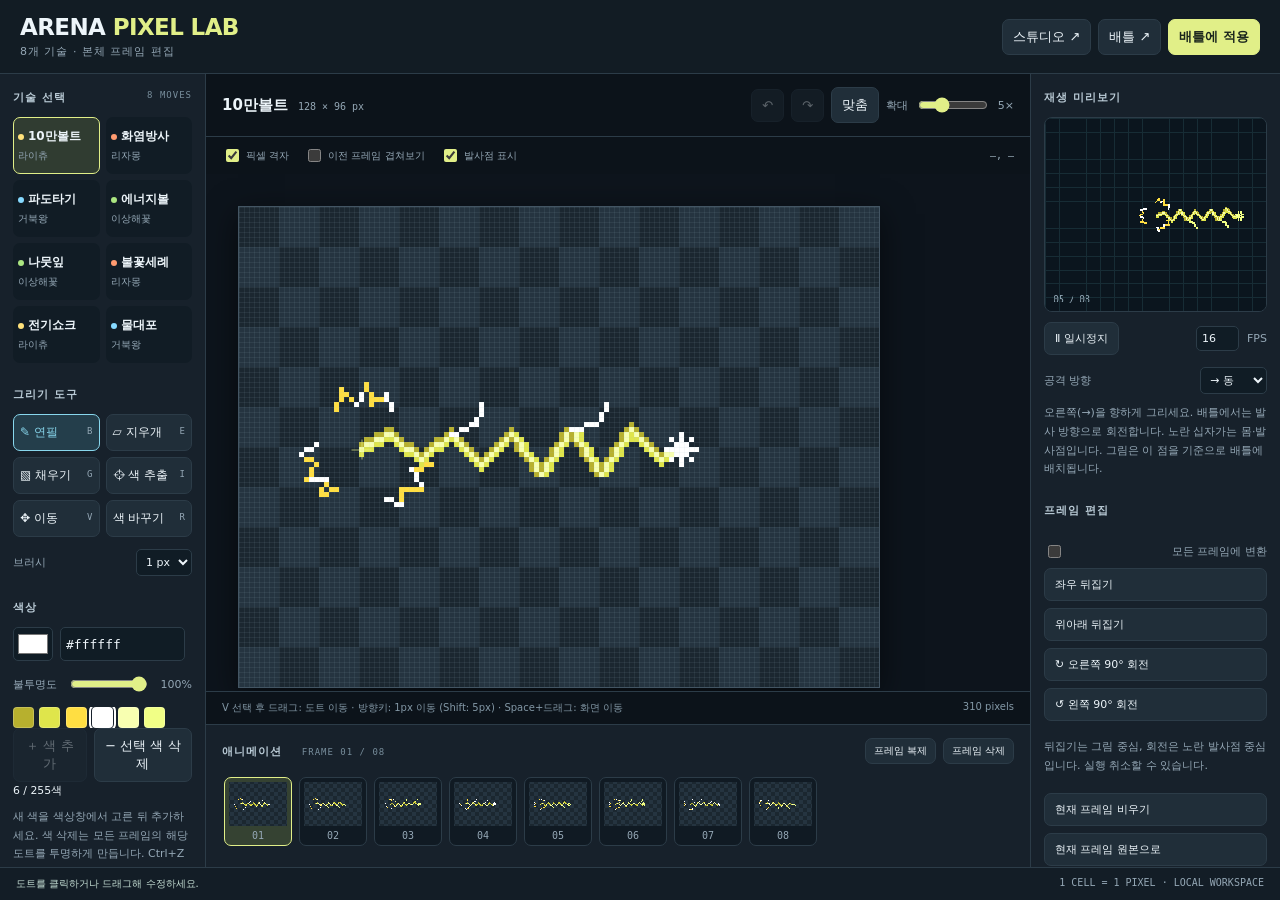
==== commit 1f78e3b8: "Rotate authored basic move sprites with their firing direction" ====
--- a/pixel-editor.html
+++ b/pixel-editor.html
@@ -14,9 +14,9 @@
 <div class="canvasfoot"><span>V 선택 후 드래그: 도트 이동 · 방향키: 1px 이동 (Shift: 5px) · Space+드래그: 화면 이동</span><span id="pixelCount"></span></div>
 <div class="timeline"><div class="timelinebar"><h2>애니메이션 <span id="frameLabel">FRAME 01 / 08</span></h2><div class="row"><button id="copyFrame">프레임 복제</button><button id="deleteFrame">프레임 삭제</button></div></div><div id="frames" aria-label="애니메이션 프레임"></div></div>
 </section>
-<aside class="right"><section><h2>재생 미리보기</h2><canvas id="preview" width="256" height="224" aria-label="기술 애니메이션 미리보기"></canvas><div class="row spread"><button id="play" aria-pressed="true">Ⅱ 일시정지</button><label><input id="fps" type="number" min="1" max="24" value="16"> FPS</label></div><label>공격 방향 <select id="direction"><option value="0">→ 동</option><option value="45">↘ 남동</option><option value="90">↓ 남</option><option value="135">↙ 남서</option><option value="180">← 서</option><option value="225">↖ 북서</option><option value="270">↑ 북</option><option value="315">↗ 북동</option></select></label><p class="hint">노란 십자가는 몸·발사점입니다. 그림은 이 점을 기준으로 배틀에 배치됩니다.</p></section>
+<aside class="right"><section><h2>재생 미리보기</h2><canvas id="preview" width="256" height="224" aria-label="기술 애니메이션 미리보기"></canvas><div class="row spread"><button id="play" aria-pressed="true">Ⅱ 일시정지</button><label><input id="fps" type="number" min="1" max="24" value="16"> FPS</label></div><label>공격 방향 <select id="direction"><option value="0">→ 동</option><option value="45">↘ 남동</option><option value="90">↓ 남</option><option value="135">↙ 남서</option><option value="180">← 서</option><option value="225">↖ 북서</option><option value="270">↑ 북</option><option value="315">↗ 북동</option></select></label><p class="hint">오른쪽(→)을 향하게 그리세요. 배틀에서는 발사 방향으로 회전합니다. 노란 십자가는 몸·발사점입니다. 그림은 이 점을 기준으로 배틀에 배치됩니다.</p></section>
 <section><h2>프레임 편집</h2><div class="stack"><label><input id="transformAll" type="checkbox"> 모든 프레임에 변환</label><button id="mirror">좌우 뒤집기</button><button id="flipVertical">위아래 뒤집기</button><button id="rotateCW">↻ 오른쪽 90° 회전</button><button id="rotateCCW">↺ 왼쪽 90° 회전</button><p class="hint">뒤집기는 그림 중심, 회전은 노란 발사점 중심입니다. 실행 취소할 수 있습니다.</p><button id="clear">현재 프레임 비우기</button><button id="restoreFrame">현재 프레임 원본으로</button></div></section>
 <section><h2>AI 도트 보정</h2><p id="aiStatus" class="hint">API 연결 확인 중…</p><label for="aiPrompt">보정 요청</label><textarea id="aiPrompt" rows="3" maxlength="1000" placeholder="예: 크기와 색을 유지하고 불꽃 끝을 자연스럽게"></textarea><p class="hint">현재 프레임과 이웃 프레임의 도트·요청을 OpenAI로 보냅니다. API 사용료가 발생하며, 결과는 비교 후 선택 적용합니다.</p><button id="aiRequest" disabled>현재 프레임 AI 보정</button><button id="aiRefresh">API 연결 다시 확인</button><details><summary>API 연결 방법</summary><p class="hint">로컬 서버에 OPENAI_API_KEY를 설정한 뒤 python server.py로 실행하세요. 자세한 설정은 README의 AI 보정 항목을 참고하세요. 키를 채팅이나 이 입력창에 넣지 마세요.</p></details></section><section><h2>작업 상태</h2><p id="saveState" class="saveState">원본 도트</p><p class="hint">초안은 이 브라우저에 자동 저장됩니다. ‘배틀에 적용’을 누르면 같은 주소로 열린 배틀과 스튜디오에 반영됩니다.</p><p class="hint">긴 기술은 사거리에 맞춰 길이가 조절됩니다. 다른 기기에서 쓰려면 JSON 파일을 옮겨주세요.</p><button id="resetApplied" class="danger">이 기술의 배틀 적용 해제</button></section></aside>
 </main><dialog id="aiDialog"><h2>AI 보정 비교 · 현재 프레임</h2><p id="aiResult"></p><div class="aiCompare"><figure><figcaption>원본</figcaption><canvas id="aiBefore" width="384" height="288"></canvas></figure><figure><figcaption>보정안</figcaption><canvas id="aiAfter" width="384" height="288"></canvas></figure></div><div class="row"><button id="aiAccept" class="primary">보정안 적용</button><button id="aiDiscard">원본 유지</button></div><p class="hint">초안에만 적용합니다. 실제 배틀에는 상단 ‘배틀에 적용’을 눌러 반영하세요.</p></dialog><footer><span id="status" role="status" aria-live="polite">도트를 준비하고 있습니다…</span><span>1 CELL = 1 PIXEL · LOCAL WORKSPACE</span></footer>
-<script src="./pixel-presets.js?v=50"></script><script src="./pixel-art.js?v=53"></script><script src="./combat-fx.js?v=49"></script><script src="./pixel-transform.js?v=51"></script><script src="./pixel-editor.js?v=53"></script>
+<script src="./pixel-presets.js?v=50"></script><script src="./pixel-art.js?v=54"></script><script src="./combat-fx.js?v=49"></script><script src="./pixel-transform.js?v=51"></script><script src="./pixel-editor.js?v=53"></script>
 </body></html>
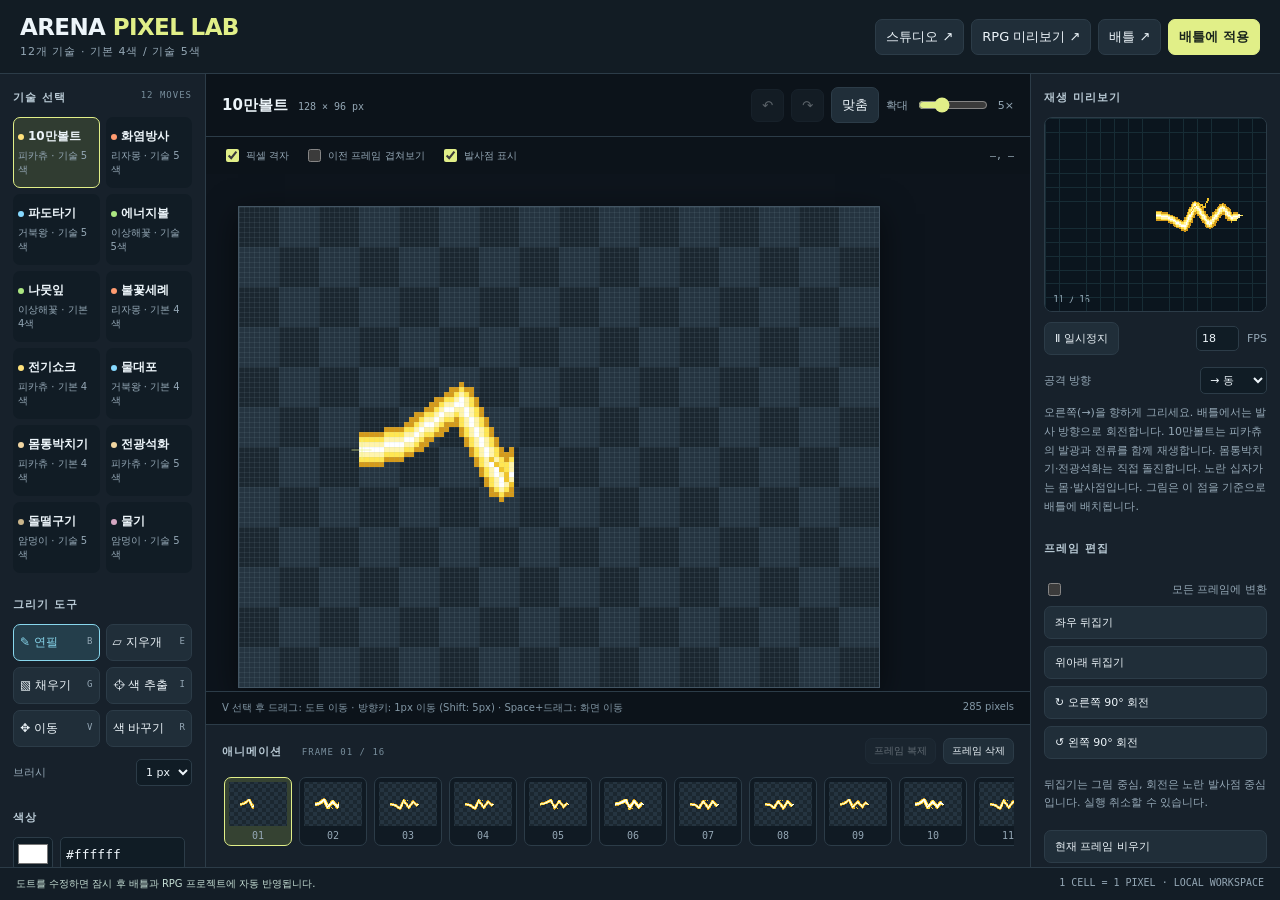
==== commit 53e1c6ae: "Add browser RPG flow and licensed PMD assets" ====
--- a/pixel-editor.html
+++ b/pixel-editor.html
@@ -2,11 +2,11 @@
 <html lang="ko"><head><meta charset="utf-8"><meta name="viewport" content="width=device-width,initial-scale=1"><title>ARENA · 도트 작업실</title>
 <link rel="stylesheet" href="./pixel-editor.css?v=51">
 </head><body>
-<header><div class="brand">ARENA <span>PIXEL LAB</span><small>8개 기술 · 본체 프레임 편집</small></div><nav><a href="./studio.html?rev=50" target="_blank" rel="noopener">스튜디오 ↗</a><a href="./index.html?rev=50" target="_blank" rel="noopener">배틀 ↗</a><button id="apply" class="primary">배틀에 적용</button></nav></header>
+<header><div class="brand">ARENA <span>PIXEL LAB</span><small>12개 기술 · 기본 4색 / 기술 5색</small></div><nav><a href="./studio.html?rev=51" target="_blank" rel="noopener">스튜디오 ↗</a><a href="./rpg-maker-xp/projects/MyPokemonGame/arena-preview.html" target="_blank" rel="noopener">RPG 미리보기 ↗</a><a href="./index.html?rev=51" target="_blank" rel="noopener">배틀 ↗</a><button id="apply" class="primary">배틀에 적용</button></nav></header>
 <main>
-<aside class="left"><section><h2>기술 선택 <span>8 MOVES</span></h2><div id="moves"></div></section>
+<aside class="left"><section><h2>기술 선택 <span>12 MOVES</span></h2><div id="moves"></div></section>
 <section><h2>그리기 도구</h2><div id="tools" class="toolgrid"><button data-tool="pencil" class="selected" aria-pressed="true">✎ 연필 <kbd>B</kbd></button><button data-tool="eraser" aria-pressed="false">▱ 지우개 <kbd>E</kbd></button><button data-tool="fill" aria-pressed="false">▧ 채우기 <kbd>G</kbd></button><button data-tool="picker" aria-pressed="false">⌖ 색 추출 <kbd>I</kbd></button><button data-tool="move" aria-pressed="false">✥ 이동 <kbd>V</kbd></button><button data-tool="replace" aria-pressed="false">색 바꾸기 <kbd>R</kbd></button></div><label>브러시 <select id="brush"><option value="1">1 px</option><option value="2">2 px</option><option value="3">3 px</option><option value="5">5 px</option></select></label></section>
-<section><h2>색상</h2><div class="colorline"><input id="color" type="color" value="#ffffff" aria-label="그리기 색상"><input id="hex" value="#ffffff" maxlength="9" aria-label="색상 HEX 코드" spellcheck="false"></div><label>불투명도 <input id="alpha" type="range" min="1" max="100" value="100"><output id="alphaValue">100%</output></label><div id="palette" aria-label="프레임 팔레트"></div><div class="row"><button id="addColor">＋ 색 추가</button><button id="deleteColor">− 선택 색 삭제</button></div><small id="paletteCount"></small><p class="hint">새 색을 색상창에서 고른 뒤 추가하세요. 색 삭제는 모든 프레임의 해당 도트를 투명하게 만듭니다. Ctrl+Z로 복원할 수 있습니다.</p><label><input id="colorAll" type="checkbox"> 색 바꾸기: 모든 프레임</label><p class="hint">1–9: 팔레트 선택 · [ / ]: 이전/다음 색 · C: 색상창 · Alt+클릭: 색 추출<br>R: 새 색을 고른 뒤 그림을 클릭하면 같은 색을 한 번에 바꿉니다.</p></section>
+<section><h2>색상</h2><div class="colorline"><input id="color" type="color" value="#ffffff" aria-label="그리기 색상"><input id="hex" value="#ffffff" maxlength="9" aria-label="색상 HEX 코드" spellcheck="false"></div><label>불투명도 <input id="alpha" type="range" min="100" max="100" value="100" disabled><output id="alphaValue">100%</output></label><div id="palette" aria-label="프레임 팔레트"></div><div class="row"><button id="addColor" disabled>팔레트 색 수 고정</button><button id="deleteColor" disabled>색 교체는 팔레트 선택</button></div><small id="paletteCount"></small><p class="hint">기본 공격은 4색, 기술 공격은 5색 고정 팔레트입니다. 새 색을 선택하면 가장 가까운 팔레트 색으로 맞춰집니다. 투명 배경은 팔레트에 포함하지 않습니다.</p><label><input id="colorAll" type="checkbox"> 색 바꾸기: 모든 프레임</label><p class="hint">1–9: 팔레트 선택 · [ / ]: 이전/다음 색 · C: 색상창 · Alt+클릭: 색 추출<br>R: 선택한 팔레트 색으로 같은 색을 한 번에 바꿉니다.</p></section>
 <section><h2>파일</h2><div class="stack"><button id="exportJson">JSON 작업 파일 내보내기</button><button id="importJson">JSON 작업 파일 불러오기</button><button id="exportPng">PNG 스프라이트 시트</button><input id="file" type="file" accept="application/json,.json" hidden></div></section></aside>
 <section class="workspace"><div class="canvasbar"><div><strong id="moveTitle">10만볼트</strong><span id="dimensions">128 × 96 px</span></div><div class="row"><button id="undo" title="Ctrl+Z" aria-label="실행 취소">↶</button><button id="redo" title="Ctrl+Shift+Z" aria-label="다시 실행">↷</button><button id="fit" title="캔버스 전체 보기">맞춤</button><label class="compact">확대 <input id="zoom" type="range" min="2" max="12" value="5"><output id="zoomValue">5×</output></label></div></div>
 <div class="viewoptions"><label><input id="grid" type="checkbox" checked> 픽셀 격자</label><label><input id="onion" type="checkbox"> 이전 프레임 겹쳐보기</label><label><input id="origin" type="checkbox" checked> 발사점 표시</label><span id="coords">—, —</span></div>
@@ -14,9 +14,9 @@
 <div class="canvasfoot"><span>V 선택 후 드래그: 도트 이동 · 방향키: 1px 이동 (Shift: 5px) · Space+드래그: 화면 이동</span><span id="pixelCount"></span></div>
 <div class="timeline"><div class="timelinebar"><h2>애니메이션 <span id="frameLabel">FRAME 01 / 08</span></h2><div class="row"><button id="copyFrame">프레임 복제</button><button id="deleteFrame">프레임 삭제</button></div></div><div id="frames" aria-label="애니메이션 프레임"></div></div>
 </section>
-<aside class="right"><section><h2>재생 미리보기</h2><canvas id="preview" width="256" height="224" aria-label="기술 애니메이션 미리보기"></canvas><div class="row spread"><button id="play" aria-pressed="true">Ⅱ 일시정지</button><label><input id="fps" type="number" min="1" max="24" value="16"> FPS</label></div><label>공격 방향 <select id="direction"><option value="0">→ 동</option><option value="45">↘ 남동</option><option value="90">↓ 남</option><option value="135">↙ 남서</option><option value="180">← 서</option><option value="225">↖ 북서</option><option value="270">↑ 북</option><option value="315">↗ 북동</option></select></label><p class="hint">오른쪽(→)을 향하게 그리세요. 배틀에서는 발사 방향으로 회전합니다. 노란 십자가는 몸·발사점입니다. 그림은 이 점을 기준으로 배틀에 배치됩니다.</p></section>
+<aside class="right"><section><h2>재생 미리보기</h2><canvas id="preview" width="256" height="224" aria-label="기술 애니메이션 미리보기"></canvas><div class="row spread"><button id="play" aria-pressed="true">Ⅱ 일시정지</button><label><input id="fps" type="number" min="1" max="24" value="16"> FPS</label></div><label>공격 방향 <select id="direction"><option value="0">→ 동</option><option value="45">↘ 남동</option><option value="90">↓ 남</option><option value="135">↙ 남서</option><option value="180">← 서</option><option value="225">↖ 북서</option><option value="270">↑ 북</option><option value="315">↗ 북동</option></select></label><p class="hint">오른쪽(→)을 향하게 그리세요. 배틀에서는 발사 방향으로 회전합니다. 10만볼트는 피카츄의 발광과 전류를 함께 재생합니다. 몸통박치기·전광석화는 직접 돌진합니다. 노란 십자가는 몸·발사점입니다. 그림은 이 점을 기준으로 배틀에 배치됩니다.</p></section>
 <section><h2>프레임 편집</h2><div class="stack"><label><input id="transformAll" type="checkbox"> 모든 프레임에 변환</label><button id="mirror">좌우 뒤집기</button><button id="flipVertical">위아래 뒤집기</button><button id="rotateCW">↻ 오른쪽 90° 회전</button><button id="rotateCCW">↺ 왼쪽 90° 회전</button><p class="hint">뒤집기는 그림 중심, 회전은 노란 발사점 중심입니다. 실행 취소할 수 있습니다.</p><button id="clear">현재 프레임 비우기</button><button id="restoreFrame">현재 프레임 원본으로</button></div></section>
-<section><h2>AI 도트 보정</h2><p id="aiStatus" class="hint">API 연결 확인 중…</p><label for="aiPrompt">보정 요청</label><textarea id="aiPrompt" rows="3" maxlength="1000" placeholder="예: 크기와 색을 유지하고 불꽃 끝을 자연스럽게"></textarea><p class="hint">현재 프레임과 이웃 프레임의 도트·요청을 OpenAI로 보냅니다. API 사용료가 발생하며, 결과는 비교 후 선택 적용합니다.</p><button id="aiRequest" disabled>현재 프레임 AI 보정</button><button id="aiRefresh">API 연결 다시 확인</button><details><summary>API 연결 방법</summary><p class="hint">로컬 서버에 OPENAI_API_KEY를 설정한 뒤 python server.py로 실행하세요. 자세한 설정은 README의 AI 보정 항목을 참고하세요. 키를 채팅이나 이 입력창에 넣지 마세요.</p></details></section><section><h2>작업 상태</h2><p id="saveState" class="saveState">원본 도트</p><p class="hint">초안은 이 브라우저에 자동 저장됩니다. ‘배틀에 적용’을 누르면 같은 주소로 열린 배틀과 스튜디오에 반영됩니다.</p><p class="hint">긴 기술은 사거리에 맞춰 길이가 조절됩니다. 다른 기기에서 쓰려면 JSON 파일을 옮겨주세요.</p><button id="resetApplied" class="danger">이 기술의 배틀 적용 해제</button></section></aside>
-</main><dialog id="aiDialog"><h2>AI 보정 비교 · 현재 프레임</h2><p id="aiResult"></p><div class="aiCompare"><figure><figcaption>원본</figcaption><canvas id="aiBefore" width="384" height="288"></canvas></figure><figure><figcaption>보정안</figcaption><canvas id="aiAfter" width="384" height="288"></canvas></figure></div><div class="row"><button id="aiAccept" class="primary">보정안 적용</button><button id="aiDiscard">원본 유지</button></div><p class="hint">초안에만 적용합니다. 실제 배틀에는 상단 ‘배틀에 적용’을 눌러 반영하세요.</p></dialog><footer><span id="status" role="status" aria-live="polite">도트를 준비하고 있습니다…</span><span>1 CELL = 1 PIXEL · LOCAL WORKSPACE</span></footer>
-<script src="./pixel-presets.js?v=50"></script><script src="./pixel-art.js?v=54"></script><script src="./combat-fx.js?v=49"></script><script src="./pixel-transform.js?v=51"></script><script src="./pixel-editor.js?v=53"></script>
+<section><h2>AI 도트 보정</h2><p id="aiStatus" class="hint">API 연결 확인 중…</p><label for="aiPrompt">보정 요청</label><textarea id="aiPrompt" rows="3" maxlength="1000" placeholder="예: 크기와 색을 유지하고 불꽃 끝을 자연스럽게"></textarea><p class="hint">현재 프레임과 이웃 프레임의 도트·요청을 OpenAI로 보냅니다. API 사용료가 발생하며, 결과는 비교 후 선택 적용합니다.</p><button id="aiRequest" disabled>현재 프레임 AI 보정</button><button id="aiRefresh">API 연결 다시 확인</button><details><summary>API 연결 방법</summary><p class="hint">로컬 서버에 OPENAI_API_KEY를 설정한 뒤 python server.py로 실행하세요. 자세한 설정은 README의 AI 보정 항목을 참고하세요. 키를 채팅이나 이 입력창에 넣지 마세요.</p></details></section><section><h2>작업 상태</h2><p id="saveState" class="saveState">원본 도트</p><p class="hint">도트를 수정하면 브라우저 초안에 저장되고, 잠시 편집을 멈춘 뒤 배틀 공용 데이터와 RPG 프로젝트의 실제 애니메이션 시트까지 자동 갱신됩니다. 상단 ‘배틀에 적용’은 즉시 내보내기입니다. 열린 배틀은 다음 공격부터, RPG 게임은 다음 발사체 생성부터 새 도트를 읽습니다.</p><p class="hint">긴 기술은 사거리에 맞춰 길이가 조절됩니다. 기기나 작업 폴더가 달라지면 JSON 작업 파일을 옮겨주세요.</p><button id="resetApplied" class="danger">이 기술의 배틀 적용 해제</button></section></aside>
+</main><dialog id="aiDialog"><h2>AI 보정 비교 · 현재 프레임</h2><p id="aiResult"></p><div class="aiCompare"><figure><figcaption>원본</figcaption><canvas id="aiBefore" width="384" height="288"></canvas></figure><figure><figcaption>보정안</figcaption><canvas id="aiAfter" width="384" height="288"></canvas></figure></div><div class="row"><button id="aiAccept" class="primary">보정안 적용</button><button id="aiDiscard">원본 유지</button></div><p class="hint">보정안을 수락하면 도트 작업본에 적용되고, 잠시 후 배틀과 RPG 프로젝트에도 자동 반영됩니다.</p></dialog><footer><span id="status" role="status" aria-live="polite">도트를 준비하고 있습니다…</span><span>1 CELL = 1 PIXEL · LOCAL WORKSPACE</span></footer>
+<script src="./thunderbolt-art.js?v=mirror-1"></script><script src="./pixel-presets.js?v=thundershock-original-restore-1"></script><script src="./rockruff-bite-art.js?v=bite-aseprite-1"></script><script src="./pixel-art.js?v=bite-aseprite-1"></script><script src="./combat-fx.js?v=mirror-1"></script><script src="./pixel-transform.js?v=51"></script><script src="./pixel-editor.js?v=pixel-art-auto-rpg-1"></script>
 </body></html>
